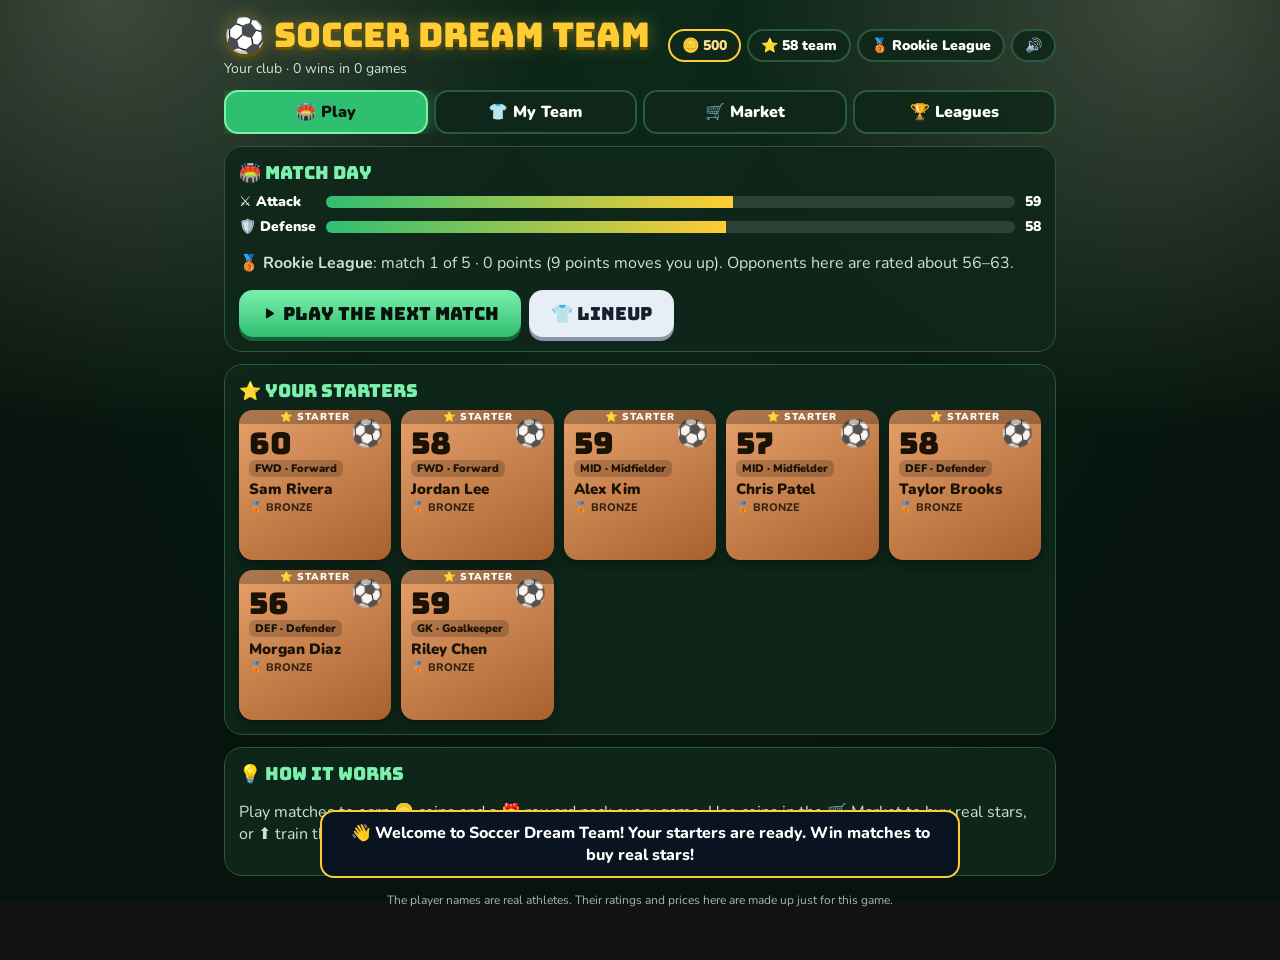
==== dream-team/index.html @ 5c188549 "Add Root Football and Dream Team; new secrets; Emergency opens Root Archery - Root Football (root-fo" ====
<!DOCTYPE html>
<html lang="en">
<head>
<meta charset="utf-8">
<meta name="viewport" content="width=device-width, initial-scale=1">
<title>Dream Team</title>
<meta name="description" content="Build your dream team: buy real players, win matches, open reward packs, train your stars and climb the leagues.">
<link rel="preconnect" href="https://fonts.googleapis.com">
<link href="https://fonts.googleapis.com/css2?family=Bungee&family=Nunito:wght@600;800;900&display=swap" rel="stylesheet">
<style>
/* Stadium at night in each sport's colors. One theme per sport on purpose. */
:root{--bg:#06140d;--bg2:#0d2a1a;--panel:rgba(16,40,27,.92);--panel2:#183823;--line:#2a5a3c;--soft:#c8e4d2;--gold:#ffcc33;--gold-d:#a8800f;--accent:#2fbf71;--accent2:#7cf0ad;color-scheme:dark}
body[data-sport="lacrosse"]{--bg:#06122a;--bg2:#0e2550;--panel:rgba(14,34,70,.92);--panel2:#16305a;--line:#2c4a7a;--soft:#c9d6ea;--accent:#ff6a13;--accent2:#ffb27a}
body[data-sport="football"]{--bg:#120a05;--bg2:#2a180c;--panel:rgba(42,26,14,.92);--panel2:#3a2616;--line:#6a4a2a;--soft:#eedfc8;--accent:#e0a526;--accent2:#ffd36a}
*{box-sizing:border-box;-webkit-tap-highlight-color:transparent}
html,body{margin:0}
body{background:radial-gradient(ellipse at top,var(--bg2),var(--bg) 70%) fixed;color:#fff;font-family:Nunito,system-ui,sans-serif;min-height:100vh;overflow-x:hidden}
button{font:inherit;color:inherit;cursor:pointer}
button:focus-visible{outline:3px solid var(--gold);outline-offset:2px}
.lights{position:fixed;inset:0;pointer-events:none;z-index:0;background:radial-gradient(circle at 8% 0,rgba(255,250,220,.22),transparent 30%),radial-gradient(circle at 92% 0,rgba(255,250,220,.22),transparent 30%);animation:flick 5s ease-in-out infinite alternate}
@keyframes flick{to{opacity:.6}}
.wrap{position:relative;z-index:1;max-width:860px;margin:0 auto;padding:12px 14px 40px}
header{display:flex;align-items:center;justify-content:space-between;gap:10px;flex-wrap:wrap}
h1{font-family:Bungee,sans-serif;font-weight:400;color:var(--gold);font-size:clamp(22px,4.6vw,34px);margin:0;text-shadow:0 3px 0 #6b4f00,0 0 18px rgba(255,204,51,.35)}
h1 .em{display:inline-block;animation:bob 2.2s ease-in-out infinite}
@keyframes bob{0%,100%{transform:rotate(-10deg)}50%{transform:rotate(10deg) translateY(-3px)}}
.pills{display:flex;gap:6px;flex-wrap:wrap}
.pill{background:var(--panel);border:2px solid var(--line);border-radius:999px;padding:5px 12px;font-weight:900;font-size:14px;white-space:nowrap}
.pill.coins{border-color:var(--gold);color:#ffe08a}
.who{color:var(--soft);font-size:14px;margin:2px 0 0}
.tabs{display:flex;gap:6px;margin:12px 0 0;overflow-x:auto}
.tab{flex:1;min-width:max-content;background:var(--panel);border:2px solid var(--line);border-radius:14px;padding:9px 12px;font-weight:900}
.tab.on{background:var(--accent);border-color:var(--accent2);color:#08130c;box-shadow:0 0 16px color-mix(in srgb,var(--accent) 60%,transparent)}
.panel{background:var(--panel);border:1px solid var(--line);border-radius:18px;padding:14px;margin-top:12px}
.panel h2{font-family:Bungee,sans-serif;font-weight:400;font-size:18px;margin:0 0 8px;color:var(--accent2)}
.soft{color:var(--soft)}
.btn{font-family:Bungee,sans-serif;font-weight:400;font-size:18px;border:0;border-radius:14px;padding:12px 22px;background:var(--gold);color:#2a1a00;box-shadow:0 4px 0 var(--gold-d);transition:transform .08s}
.btn:active{transform:translateY(3px);box-shadow:0 1px 0 var(--gold-d)}
.btn.alt{background:#e7eef5;color:#14202e;box-shadow:0 4px 0 #8a96a8}
.btn.go{background:linear-gradient(var(--accent2),var(--accent));color:#08130c;box-shadow:0 4px 0 color-mix(in srgb,var(--accent) 50%,#000)}
.btn.small{font-size:13px;padding:7px 10px;border-radius:10px}
.btn[disabled]{opacity:.5;cursor:not-allowed}
.row{display:flex;gap:8px;flex-wrap:wrap;align-items:center}
.chip{background:var(--panel2);border:2px solid var(--line);border-radius:999px;padding:5px 11px;font-weight:800;font-size:13px}
.chip.on{border-color:var(--gold);color:#ffe08a}
/* player cards */
.cards{display:grid;grid-template-columns:repeat(auto-fill,minmax(150px,1fr));gap:10px}
.card{position:relative;border-radius:14px;padding:10px 10px 8px;color:#1b1206;overflow:hidden;display:flex;flex-direction:column;gap:2px;min-height:150px;box-shadow:0 6px 14px rgba(0,0,0,.35);isolation:isolate}
.card::before{content:"";position:absolute;inset:0;z-index:-1;background:linear-gradient(115deg,transparent 30%,rgba(255,255,255,.45) 45%,transparent 60%);transform:translateX(-120%);animation:shine 4.5s ease-in-out infinite}
@keyframes shine{0%,70%{transform:translateX(-120%)}100%{transform:translateX(120%)}}
.card.bronze{background:linear-gradient(150deg,#e6a06a,#a8612e)}
.card.silver{background:linear-gradient(150deg,#f0f4f8,#9aa6b4)}
.card.gold{background:linear-gradient(150deg,#ffe580,#d39a10)}
.card.legend{background:linear-gradient(150deg,#ffd7ff,#8a5cff 45%,#2a1a6a);color:#fff;box-shadow:0 0 18px rgba(170,120,255,.6),0 6px 14px rgba(0,0,0,.35)}
.card.legend .pos{background:rgba(255,255,255,.2);color:#fff}
.card .ovr{font-family:Bungee,sans-serif;font-size:30px;line-height:1}
.card .pos{align-self:flex-start;font-weight:900;font-size:11px;background:rgba(0,0,0,.18);border-radius:6px;padding:1px 6px}
.card .nm{font-weight:900;font-size:15px;line-height:1.15;margin-top:2px}
.card .tier{font-size:11px;font-weight:800;opacity:.85}
.card .spt{position:absolute;right:8px;top:6px;font-size:26px;opacity:.9}
.card .acts{display:flex;gap:6px;flex-wrap:wrap;margin-top:auto;padding-top:6px}
.card .acts .btn{box-shadow:0 2px 0 rgba(0,0,0,.35)}
.card .own{position:absolute;right:8px;bottom:8px;font-size:11px;font-weight:900;background:rgba(0,0,0,.25);color:#fff;border-radius:6px;padding:1px 6px}
.card.starter::after{content:"⭐ STARTER";position:absolute;left:0;right:0;top:0;text-align:center;font-size:10px;font-weight:900;letter-spacing:1px;background:rgba(0,0,0,.25);color:#fff}
.card.starter{padding-top:18px}
/* the lineup */
.pitch{border-radius:16px;padding:12px 8px;display:flex;flex-direction:column;gap:10px;background:repeating-linear-gradient(90deg,#2b8a3e 0 50px,#33994a 50px 100px);border:3px solid rgba(255,255,255,.7)}
body[data-sport="lacrosse"] .pitch{background:repeating-linear-gradient(90deg,#2b8a3e 0 50px,#2f9444 50px 100px)}
body[data-sport="football"] .pitch{background:repeating-linear-gradient(90deg,#2f9444 0 47px,#ffffff 47px 50px)}
.line{display:flex;gap:8px;justify-content:center;flex-wrap:wrap}
.slot{width:118px;min-height:84px;border-radius:12px;border:2px dashed rgba(255,255,255,.8);background:rgba(0,0,0,.25);display:flex;flex-direction:column;align-items:center;justify-content:center;gap:2px;padding:6px;text-align:center}
.slot b{font-family:Bungee,sans-serif;font-weight:400;font-size:22px;line-height:1}
.slot small{font-size:12px;font-weight:800;line-height:1.1}
.slot .p{font-size:10px;font-weight:900;opacity:.9;letter-spacing:1px}
.slot.filled{border-style:solid}
.slot.bronze{background:linear-gradient(150deg,#e6a06acc,#a8612ecc)}.slot.silver{background:linear-gradient(150deg,#f0f4f8cc,#9aa6b4cc);color:#14202e}.slot.gold{background:linear-gradient(150deg,#ffe580dd,#d39a10dd);color:#2a1a00}.slot.legend{background:linear-gradient(150deg,#ffd7ffcc,#8a5cffdd 45%,#2a1a6add);box-shadow:0 0 14px rgba(170,120,255,.6)}
.meter{display:grid;grid-template-columns:auto 1fr auto;gap:6px 10px;align-items:center;font-weight:900;font-size:14px}
.bar{height:12px;border-radius:8px;background:rgba(255,255,255,.12);overflow:hidden}
.bar i{display:block;height:100%;background:linear-gradient(90deg,var(--accent),var(--gold))}
/* match */
.score{display:grid;grid-template-columns:1fr auto 1fr;align-items:center;gap:8px;text-align:center;background:#05080f;border:3px solid #33476b;border-radius:16px;padding:10px;box-shadow:inset 0 0 18px rgba(0,0,0,.7)}
.score .tm{font-weight:900;font-size:14px;color:var(--soft)}
.score .num{font-family:Bungee,sans-serif;font-size:42px;letter-spacing:2px;color:#ffd84d;text-shadow:0 0 12px rgba(255,216,77,.7)}
.score .clk{font-family:Bungee,sans-serif;font-size:16px;color:#7cf0ad}
.field{position:relative;height:120px;margin-top:10px;border-radius:14px;overflow:hidden;border:3px solid rgba(255,255,255,.75);background:repeating-linear-gradient(90deg,#2b8a3e 0 40px,#33994a 40px 80px)}
body[data-sport="football"] .field{background:repeating-linear-gradient(90deg,#2f9444 0 37px,#ffffff 37px 40px)}
.field .mid{position:absolute;left:50%;top:0;bottom:0;width:3px;background:rgba(255,255,255,.8)}
.field .goalL,.field .goalR{position:absolute;top:30%;bottom:30%;width:8px;background:rgba(255,255,255,.9);border-radius:3px}
.field .goalL{left:4px}.field .goalR{right:4px}
.field .ball{position:absolute;top:50%;left:50%;font-size:30px;transform:translate(-50%,-50%);transition:left .9s cubic-bezier(.4,.1,.3,1),top .9s;filter:drop-shadow(0 4px 3px rgba(0,0,0,.5))}
.field .flash{position:absolute;inset:0;background:radial-gradient(circle,rgba(255,230,120,.65),transparent 70%);opacity:0;pointer-events:none}
.field .flash.go{animation:flash 1s ease-out}
@keyframes flash{0%{opacity:1}100%{opacity:0}}
.prog{height:8px;border-radius:6px;background:rgba(255,255,255,.12);margin-top:10px;overflow:hidden}
.prog i{display:block;height:100%;width:0;background:linear-gradient(90deg,#7cf0ad,#ffd84d);transition:width .8s linear}
.feed{list-style:none;margin:10px 0 0;padding:0;display:flex;flex-direction:column;gap:6px;max-height:260px;overflow-y:auto}
.feed li{background:var(--panel2);border-radius:10px;padding:8px 10px;font-weight:700;animation:in .35s ease-out}
.feed li.good{background:linear-gradient(90deg,#1f6a3a,#174a2b);border-left:5px solid #7cf0ad}
.feed li.bad{background:linear-gradient(90deg,#6a1f2a,#4a1720);border-left:5px solid #ff7a8a}
.feed li.big{font-family:Bungee,sans-serif;font-weight:400;font-size:18px}
@keyframes in{from{opacity:0;transform:translateY(-6px)}to{opacity:1;transform:none}}
.goalbig{position:fixed;left:50%;top:40%;transform:translate(-50%,-50%);font-family:Bungee,sans-serif;font-size:clamp(40px,11vw,96px);color:#ffd84d;text-shadow:0 6px 0 #6b4f00,0 0 30px rgba(255,216,77,.8);pointer-events:none;z-index:80;animation:boom 1.4s ease-out forwards;white-space:nowrap}
@keyframes boom{0%{transform:translate(-50%,-50%) scale(.2);opacity:0}20%{transform:translate(-50%,-50%) scale(1.15);opacity:1}35%{transform:translate(-50%,-50%) scale(1)}100%{transform:translate(-50%,-80%) scale(1);opacity:0}}
/* modal, pack, toast */
.modal{position:fixed;inset:0;background:rgba(0,0,0,.66);display:flex;align-items:center;justify-content:center;padding:16px;z-index:60}
.modal.hidden{display:none}
.box{background:var(--panel);border:2px solid var(--line);border-radius:20px;padding:18px;width:min(460px,100%);max-height:88vh;overflow-y:auto;text-align:center;box-shadow:0 20px 60px rgba(0,0,0,.5)}
.box h3{font-family:Bungee,sans-serif;font-weight:400;font-size:22px;margin:0 0 6px;color:var(--gold)}
.choices{display:grid;gap:10px;margin-top:12px}
.choice{font-family:Bungee,sans-serif;font-weight:400;font-size:18px;padding:14px;border-radius:14px;border:3px solid var(--line);background:var(--panel2)}
.choice:hover{border-color:var(--gold)}
.choice.right{background:#1f6a3a;border-color:#7cf0ad}.choice.wrong{background:#6a1f2a;border-color:#ff7a8a}.choice.theirs{outline:3px dashed #ffd84d}
.pack{perspective:900px;margin:12px auto;width:190px;height:260px}
.flip{position:relative;width:100%;height:100%;transform-style:preserve-3d;transition:transform 1s cubic-bezier(.3,1.4,.4,1)}
.flip.open{transform:rotateY(180deg)}
.face{position:absolute;inset:0;backface-visibility:hidden;border-radius:16px;display:flex;align-items:center;justify-content:center}
.face.front{background:linear-gradient(150deg,var(--accent2),var(--accent) 50%,#111);font-size:70px;box-shadow:0 0 30px color-mix(in srgb,var(--accent) 70%,transparent);animation:wob 1.2s ease-in-out infinite}
@keyframes wob{0%,100%{transform:rotate(-3deg)}50%{transform:rotate(3deg)}}
.face.back{transform:rotateY(180deg)}
.face.back .card{width:100%;height:100%;font-size:110%}
.face.back .card .ovr{font-size:48px}
.spark{position:fixed;width:8px;height:8px;border-radius:50%;pointer-events:none;z-index:70;animation:spark 1s ease-out forwards}
@keyframes spark{to{transform:translate(var(--dx),var(--dy)) scale(.2);opacity:0}}
.conf{position:fixed;top:-12px;width:8px;height:14px;z-index:75;pointer-events:none;animation:fall linear forwards}
@keyframes fall{to{transform:translateY(110vh) rotate(720deg)}}
.toast{position:fixed;left:50%;bottom:22px;transform:translateX(-50%) translateY(20px);background:#0a1420;border:2px solid var(--gold);color:#fff;border-radius:14px;padding:10px 16px;font-weight:800;z-index:90;opacity:0;transition:opacity .25s,transform .25s;max-width:calc(100% - 32px);text-align:center;pointer-events:none}
.toast.show{opacity:1;transform:translateX(-50%) translateY(0)}
.dots{display:flex;gap:6px;margin:8px 0}
.dots i{width:28px;height:28px;border-radius:8px;background:rgba(255,255,255,.12);display:flex;align-items:center;justify-content:center;font-style:normal;font-weight:900;font-size:13px}
.dots i.W{background:#1f9d55}.dots i.D{background:#a8800f}.dots i.L{background:#b23a48}
.leagues{display:grid;gap:8px}
.lg{display:flex;align-items:center;gap:10px;background:var(--panel2);border:2px solid var(--line);border-radius:12px;padding:8px 12px;font-weight:800}
.lg.now{border-color:var(--gold);box-shadow:0 0 12px rgba(255,204,51,.35)}
.lg.locked{opacity:.5}
.note{font-size:12px;color:var(--soft);opacity:.8;text-align:center;margin-top:16px}
@media (prefers-reduced-motion:reduce){.lights,h1 .em,.card::before,.face.front,.feed li,.goalbig,.conf,.spark{animation:none}.goalbig{display:none}}
</style>
</head>
<body>
<div class="lights" aria-hidden="true"></div>
<div class="wrap">
  <header>
    <div><h1><span class="em" id="hEm">⚽</span> <span id="hName">Dream Team</span></h1><p class="who" id="who"></p></div>
    <div class="pills"><span class="pill coins" id="pCoins">🪙 0</span><span class="pill" id="pOvr">⭐ 0</span><span class="pill" id="pLg">🥉</span><button class="pill" id="pSound" type="button">🔊</button></div>
  </header>
  <nav class="tabs" role="tablist"><button class="tab" data-tab="play" type="button">🏟️ Play</button><button class="tab" data-tab="team" type="button">👕 My Team</button><button class="tab" data-tab="market" type="button">🛒 Market</button><button class="tab" data-tab="league" type="button">🏆 Leagues</button></nav>
  <main id="view"></main>
  <p class="note">The player names are real athletes. Their ratings and prices here are made up just for this game.</p>
</div>
<div class="modal hidden" id="modal"><div class="box" id="mbox"></div></div>
<div class="toast" id="toast" role="status"></div>
<script>
/* ===== Dream Team: buy players, win matches, open packs, train your stars, climb the leagues ===== */
const SPORT0 = /*DT_SPORT*/"soccer"/*END_DT_SPORT*/;
const SAVE = /*DT_SAVE*/{ key: "dreamTeam", name: "" }/*END_DT_SAVE*/;
const LEAGUES = [["🥉", "Rookie League", 56, 63], ["🥈", "Rising Stars", 63, 70], ["🥇", "Pro League", 70, 77], ["💎", "Champions", 77, 84], ["👑", "Legends", 84, 91]];
const DATA = {
  soccer: {
    name: "Soccer Dream Team", emoji: "⚽", slots: ["FWD", "FWD", "MID", "MID", "DEF", "DEF", "GK"],
    pos: { FWD: "Forward", MID: "Midfielder", DEF: "Defender", GK: "Goalkeeper" }, att: { FWD: 1, MID: .6 }, def: { GK: 1.3, DEF: 1, MID: .4 },
    clock: m => `${Math.round(m * 90)}'`, chances: 11, base: .3, scorers: ["FWD", "FWD", "FWD", "MID"], word: "GOAL!",
    big: { att: ["⚽ Big chance! Pick your corner", ["↖️ Top left", "⬇️ Low middle", "↗️ Top right"], "GOAL!", "SAVED by the keeper!"], def: ["😱 They're shooting! Where does your keeper dive?", ["↖️ Dive left", "⬆️ Stay middle", "↗️ Dive right"], "WHAT A SAVE!", "They scored."] },
    teams: ["Riverside Rovers", "Thunder FC", "Harbor City", "Lightning United", "Mountain Kings", "Comet Athletic", "Golden Eagles FC", "Dragon City", "Northside Wanderers", "Sunset Strikers"],
    starters: [["Sam Rivera", "FWD", 60], ["Jordan Lee", "FWD", 58], ["Alex Kim", "MID", 59], ["Chris Patel", "MID", 57], ["Taylor Brooks", "DEF", 58], ["Morgan Diaz", "DEF", 56], ["Riley Chen", "GK", 59]],
    prospects: [["Leo Santos", "FWD", 68], ["Mia Novak", "FWD", 72], ["Kai Okafor", "FWD", 76], ["Nora Lind", "MID", 67], ["Theo Marsh", "MID", 71], ["Ava Duarte", "MID", 75], ["Owen Park", "DEF", 66], ["Isla Grant", "DEF", 70], ["Max Fontaine", "DEF", 74], ["Eli Moreau", "GK", 69], ["Zara Quinn", "GK", 73], ["Ben Arroyo", "MID", 79]],
    real: [["Kylian Mbappé", "FWD", 92], ["Erling Haaland", "FWD", 92], ["Vinícius Júnior", "FWD", 91], ["Lionel Messi", "FWD", 91], ["Mohamed Salah", "FWD", 90], ["Harry Kane", "FWD", 90], ["Cristiano Ronaldo", "FWD", 88], ["Lautaro Martínez", "FWD", 88], ["Sam Kerr", "FWD", 88], ["Lamine Yamal", "FWD", 87], ["Bukayo Saka", "FWD", 87], ["Son Heung-min", "FWD", 87], ["Sophia Smith", "FWD", 87], ["Rafael Leão", "FWD", 86], ["Trinity Rodman", "FWD", 85], ["Christian Pulisic", "FWD", 84],
      ["Aitana Bonmatí", "MID", 92], ["Rodri", "MID", 91], ["Kevin De Bruyne", "MID", 90], ["Jude Bellingham", "MID", 90], ["Alexia Putellas", "MID", 90], ["Martin Ødegaard", "MID", 88], ["Federico Valverde", "MID", 88], ["Florian Wirtz", "MID", 88], ["Jamal Musiala", "MID", 88], ["Bruno Fernandes", "MID", 87], ["Declan Rice", "MID", 87], ["Cole Palmer", "MID", 87], ["Pedri", "MID", 86], ["Lindsey Horan", "MID", 86],
      ["Virgil van Dijk", "DEF", 89], ["Rúben Dias", "DEF", 88], ["William Saliba", "DEF", 87], ["Antonio Rüdiger", "DEF", 87], ["Lucy Bronze", "DEF", 87], ["Achraf Hakimi", "DEF", 86], ["Trent Alexander-Arnold", "DEF", 86], ["Naomi Girma", "DEF", 86], ["Theo Hernández", "DEF", 85], ["Joško Gvardiol", "DEF", 85], ["Alphonso Davies", "DEF", 84],
      ["Thibaut Courtois", "GK", 90], ["Alisson Becker", "GK", 89], ["Emiliano Martínez", "GK", 88], ["Ederson", "GK", 87], ["Marc-André ter Stegen", "GK", 87], ["Mike Maignan", "GK", 87], ["Jan Oblak", "GK", 87], ["Gianluigi Donnarumma", "GK", 86], ["Alyssa Naeher", "GK", 84]],
  },
  lacrosse: {
    name: "Lacrosse Dream Team", emoji: "🥍", slots: ["A", "A", "A", "M", "M", "D", "D", "G"],
    pos: { A: "Attack", M: "Midfield", D: "Defense", G: "Goalie" }, att: { A: 1, M: .7 }, def: { G: 1.3, D: 1, M: .4 },
    clock: m => `Q${Math.min(4, Math.floor(m * 4) + 1)}`, chances: 22, base: .36, scorers: ["A", "A", "A", "M", "M"], word: "GOAL!",
    big: { att: ["🥍 Open look! Pick your spot", ["↖️ High left", "🎯 Five-hole", "↗️ High right"], "GOAL!", "SAVED by the goalie!"], def: ["😱 They're winding up! Where does your goalie step?", ["↖️ Step left", "⬆️ Stay home", "↗️ Step right"], "HUGE SAVE!", "They scored."] },
    teams: ["Timber Wolves LC", "Storm Chasers", "Iron Hawks", "Blue Ridge LC", "Harbor Hammerheads", "Summit Rams", "Canyon Kestrels", "Bay Breakers", "Northern Lights LC", "Red Rock Raptors"],
    starters: [["Sam Rivera", "A", 60], ["Jordan Lee", "A", 58], ["Casey Moore", "A", 57], ["Alex Kim", "M", 59], ["Chris Patel", "M", 57], ["Taylor Brooks", "D", 58], ["Morgan Diaz", "D", 56], ["Riley Chen", "G", 59]],
    prospects: [["Leo Santos", "A", 68], ["Mia Novak", "A", 72], ["Kai Okafor", "A", 76], ["Nora Lind", "M", 67], ["Theo Marsh", "M", 71], ["Ava Duarte", "M", 75], ["Owen Park", "D", 66], ["Isla Grant", "D", 70], ["Max Fontaine", "D", 74], ["Eli Moreau", "G", 69], ["Zara Quinn", "G", 73], ["Ben Arroyo", "A", 79]],
    real: [["Lyle Thompson", "A", 92], ["Jeff Teat", "A", 91], ["Charlotte North", "A", 90], ["Izzy Scane", "A", 89], ["Rob Pannell", "A", 88], ["Michael Sowers", "A", 88], ["Chris Gray", "A", 88], ["Brennan O'Neill", "A", 87], ["Pat Kavanagh", "A", 87], ["Asher Nolting", "A", 86], ["Miles Thompson", "A", 85], ["Marcus Holman", "A", 85],
      ["Tom Schreiber", "M", 90], ["Trevor Baptiste", "M", 88], ["Paul Rabil", "M", 88], ["Grant Ament", "M", 87], ["TD Ierlan", "M", 85], ["Myles Jones", "M", 84],
      ["Michael Ehrhardt", "D", 87], ["Graeme Hossack", "D", 86], ["JT Giles-Harris", "D", 86], ["Garrett Epple", "D", 85], ["Jared Conners", "D", 84],
      ["Blaze Riorden", "G", 89], ["Taylor Moreno", "G", 86], ["Liam Entenmann", "G", 85]],
  },
  football: {
    name: "Football Dream Team", emoji: "🏈", slots: ["WR", "QB", "WR", "RB", "TE", "DEF", "DEF", "K"],
    pos: { QB: "Quarterback", RB: "Running Back", WR: "Wide Receiver", TE: "Tight End", DEF: "Defense", K: "Kicker" }, att: { QB: 1.5, RB: .9, WR: 1, TE: .7 }, def: { DEF: 1.4, K: .3 },
    clock: m => `Q${Math.min(4, Math.floor(m * 4) + 1)}`, chances: 11, base: .34, football: true, word: "TOUCHDOWN!",
    big: { att: ["🏈 4th and goal! Call the play", ["🏃 Run left", "🏈 Throw deep", "🏃 Run right"], "TOUCHDOWN!", "Stopped short!"], def: ["😱 They're going for it! Guess their play", ["🛡️ Stop the run left", "🛡️ Cover the pass", "🛡️ Stop the run right"], "STUFFED! Big stop!", "Touchdown for them."] },
    teams: ["Metro Mustangs", "Canyon Coyotes", "Bay City Sharks", "Prairie Bison", "Steel Titans", "Thunder Rams", "Lakeside Lynx", "Desert Scorpions", "Harbor Pirates", "Mountain Grizzlies"],
    starters: [["Sam Rivera", "QB", 60], ["Jordan Lee", "RB", 58], ["Alex Kim", "WR", 59], ["Chris Patel", "WR", 57], ["Casey Moore", "TE", 57], ["Taylor Brooks", "DEF", 58], ["Morgan Diaz", "DEF", 56], ["Riley Chen", "K", 59]],
    prospects: [["Leo Santos", "QB", 70], ["Mia Novak", "WR", 72], ["Kai Okafor", "RB", 76], ["Nora Lind", "WR", 67], ["Theo Marsh", "TE", 71], ["Ava Duarte", "QB", 77], ["Owen Park", "DEF", 66], ["Isla Grant", "DEF", 70], ["Max Fontaine", "DEF", 75], ["Eli Moreau", "K", 69], ["Zara Quinn", "K", 74], ["Ben Arroyo", "RB", 79]],
    real: [["Patrick Mahomes", "QB", 97], ["Josh Allen", "QB", 95], ["Lamar Jackson", "QB", 95], ["Joe Burrow", "QB", 93], ["Jalen Hurts", "QB", 90], ["C.J. Stroud", "QB", 88], ["Justin Herbert", "QB", 88],
      ["Christian McCaffrey", "RB", 95], ["Saquon Barkley", "RB", 94], ["Derrick Henry", "RB", 93], ["Bijan Robinson", "RB", 90], ["Jahmyr Gibbs", "RB", 90], ["Josh Jacobs", "RB", 87],
      ["Justin Jefferson", "WR", 96], ["Ja'Marr Chase", "WR", 95], ["Tyreek Hill", "WR", 95], ["CeeDee Lamb", "WR", 94], ["Amon-Ra St. Brown", "WR", 93], ["A.J. Brown", "WR", 92], ["Puka Nacua", "WR", 89],
      ["Travis Kelce", "TE", 93], ["George Kittle", "TE", 92], ["Mark Andrews", "TE", 88], ["Sam LaPorta", "TE", 87],
      ["Myles Garrett", "DEF", 96], ["Micah Parsons", "DEF", 95], ["T.J. Watt", "DEF", 95], ["Nick Bosa", "DEF", 93], ["Maxx Crosby", "DEF", 93], ["Fred Warner", "DEF", 92], ["Patrick Surtain II", "DEF", 91], ["Sauce Gardner", "DEF", 90], ["Kyle Hamilton", "DEF", 90], ["Derwin James", "DEF", 89],
      ["Justin Tucker", "K", 92], ["Brandon Aubrey", "K", 92], ["Harrison Butker", "K", 91], ["Evan McPherson", "K", 86]],
  },
};
const QS = new URLSearchParams(location.search).get("sport");
const SPORT = DATA[QS] ? QS : DATA[SPORT0] ? SPORT0 : "soccer";
const D = DATA[SPORT];
const $ = id => document.getElementById(id);
const esc = s => String(s).replace(/[&<>"']/g, c => ({ "&": "&amp;", "<": "&lt;", ">": "&gt;", '"': "&quot;", "'": "&#39;" }[c]));
const pick = a => a[Math.floor(Math.random() * a.length)], clamp = (v, a, b) => Math.max(a, Math.min(b, v)), rnd = (a, b) => a + Math.random() * (b - a);
const fmt = n => Math.round(n).toLocaleString("en-US");
const RM = matchMedia("(prefers-reduced-motion: reduce)").matches;
const ALL = [...D.real.map(([n, p, o]) => ({ key: "r:" + n, name: n, pos: p, ovr: o, real: true })), ...D.prospects.map(([n, p, o]) => ({ key: "g:" + n, name: n, pos: p, ovr: o, real: false }))];
const priceOf = o => Math.max(50, Math.round(100 * Math.pow(1.12, o - 60) / 10) * 10);
const trainCost = o => Math.round(priceOf(o + 1) * .3 / 10) * 10;
const sellPrice = o => Math.round(priceOf(o) * .5 / 10) * 10;
const tier = o => o >= 90 ? "legend" : o >= 80 ? "gold" : o >= 70 ? "silver" : "bronze";
const tierName = o => ({ legend: "💜 LEGEND", gold: "🥇 GOLD", silver: "🥈 SILVER", bronze: "🥉 BRONZE" })[tier(o)];

/* ---------- saving ---------- */
const KEY = `${SAVE.key}_${SPORT}`;
function fresh() {
  const owned = D.starters.map(([n, p, o]) => ({ key: "g:" + n, name: n, pos: p, ovr: o, real: false }));
  return { coins: 500, owned, lineup: autoLineup(owned), league: { lv: 0, results: [], trophies: [] }, packs: 0, sound: true, wins: 0, games: 0 };
}
function autoLineup(owned) {
  const used = new Set();
  return D.slots.map(pos => { const best = owned.filter(p => p.pos === pos && !used.has(p.key)).sort((a, b) => b.ovr - a.ovr)[0]; if (best) { used.add(best.key); return best.key; } return null; });
}
let S = fresh();
try { const v = JSON.parse(localStorage.getItem(KEY)); if (v && Array.isArray(v.owned) && v.owned.length) S = Object.assign(fresh(), v); } catch (e) {}
if (!Array.isArray(S.lineup) || S.lineup.length !== D.slots.length) S.lineup = autoLineup(S.owned);
const save = () => { try { localStorage.setItem(KEY, JSON.stringify(S)); } catch (e) {} };
const ownedBy = k => S.owned.find(p => p.key === k);

/* ---------- sound ---------- */
let AC = null, NB = null;
const ac = () => { try { AC = AC || new (window.AudioContext || window.webkitAudioContext)(); if (AC.state !== "running") AC.resume(); return AC; } catch (e) { return null; } };
function tone(f, d, type = "sine", v = .14, slide = 0, when = 0) { if (!S.sound) return; const a = ac(); if (!a) return; try { const t = a.currentTime + when, o = a.createOscillator(), g = a.createGain(); o.type = type; o.frequency.setValueAtTime(f, t); if (slide) o.frequency.exponentialRampToValueAtTime(slide, t + d); g.gain.setValueAtTime(v, t); g.gain.exponentialRampToValueAtTime(.001, t + d); o.connect(g).connect(a.destination); o.start(t); o.stop(t + d + .02); } catch (e) {} }
function noise(d, freq, q, v, when = 0) { if (!S.sound) return; const a = ac(); if (!a) return; try { if (!NB) { NB = a.createBuffer(1, a.sampleRate * 1.6, a.sampleRate); const ch = NB.getChannelData(0); for (let i = 0; i < ch.length; i++) ch[i] = Math.random() * 2 - 1; } const t = a.currentTime + when, s = a.createBufferSource(), f = a.createBiquadFilter(), g = a.createGain(); s.buffer = NB; f.type = "bandpass"; f.frequency.value = freq; f.Q.value = q; g.gain.setValueAtTime(.0001, t); g.gain.linearRampToValueAtTime(v, t + .04); g.gain.exponentialRampToValueAtTime(.0005, t + d); s.connect(f).connect(g).connect(a.destination); s.start(t); s.stop(t + d + .05); } catch (e) {} }
const sWhistle = () => { tone(2100, .2, "sine", .1); tone(2300, .3, "sine", .1, 0, .22); };
const sRoar = big => noise(big ? 1.8 : 1, 850, .6, big ? .55 : .3);
const sHorn = () => [233, 294, 349].forEach(f => tone(f, .9, "sawtooth", .045, 0, .05));
const sCoin = () => { tone(988, .08, "square", .06); tone(1319, .14, "square", .06, 0, .07); };
const sFan = () => [523, 659, 784, 1047, 1319].forEach((f, i) => tone(f, .2, "triangle", .1, 0, i * .08));
const sAww = () => tone(320, .5, "sawtooth", .045, 170);

/* ---------- little helpers ---------- */
let toastT = null;
function toast(m) { const t = $("toast"); t.textContent = m; t.classList.add("show"); clearTimeout(toastT); toastT = setTimeout(() => t.classList.remove("show"), 2800); }
function sparks(x, y, n = 24, cols = ["#ffd84d", "#7cf0ad", "#ffffff", "#ff7ad9"]) { if (RM) return; for (let i = 0; i < n; i++) { const e = document.createElement("i"), a = Math.random() * 6.28, d = 40 + Math.random() * 110; e.className = "spark"; e.style.cssText = `left:${x}px;top:${y}px;background:${cols[i % cols.length]};--dx:${Math.cos(a) * d}px;--dy:${Math.sin(a) * d}px`; document.body.appendChild(e); setTimeout(() => e.remove(), 1100); } }
function confetti() { if (RM) return; const cols = ["#ffd84d", "#7cf0ad", "#2f7de1", "#ff7ad9", "#ffffff"]; for (let i = 0; i < 70; i++) { const c = document.createElement("i"); c.className = "conf"; c.style.left = Math.random() * 100 + "vw"; c.style.background = cols[i % cols.length]; c.style.animationDuration = (1.6 + Math.random() * 2) + "s"; c.style.animationDelay = Math.random() * .4 + "s"; document.body.appendChild(c); setTimeout(() => c.remove(), 4500); } }
function bigText(t) { const e = document.createElement("div"); e.className = "goalbig"; e.textContent = t; document.body.appendChild(e); setTimeout(() => e.remove(), 1500); }
function modal(html) { const box = $("mbox"); delete box.dataset.done; box.innerHTML = html; $("modal").classList.remove("hidden"); return box; }
const closeModal = () => $("modal").classList.add("hidden");
function cardHTML(p, opts = {}) {
  return `<div class="card ${tier(p.ovr)}${opts.starter ? " starter" : ""}"><span class="spt">${D.emoji}</span><span class="ovr">${p.ovr}</span><span class="pos">${p.pos} · ${D.pos[p.pos]}</span><span class="nm">${esc(p.name)}</span><span class="tier">${tierName(p.ovr)}${p.real ? " · ⭐ REAL STAR" : ""}</span>${opts.acts ? `<div class="acts">${opts.acts}</div>` : ""}</div>`;
}

/* ---------- team strength ---------- */
function strength() {
  let a = 0, aw = 0, d = 0, dw = 0, sum = 0;
  D.slots.forEach((pos, i) => { const p = ownedBy(S.lineup[i]), o = p ? p.ovr : 35; sum += o; const wa = D.att[pos] || 0, wd = D.def[pos] || 0; a += o * wa; aw += wa; d += o * wd; dw += wd; });
  return { att: Math.round(a / aw), def: Math.round(d / dw), ovr: Math.round(sum / D.slots.length) };
}
function header() {
  const s = strength(), L = LEAGUES[S.league.lv];
  $("pCoins").textContent = `🪙 ${fmt(S.coins)}`; $("pOvr").textContent = `⭐ ${s.ovr} team`; $("pLg").textContent = `${L[0]} ${L[1]}`;
  $("pSound").textContent = S.sound ? "🔊" : "🔇";
  $("who").textContent = `${SAVE.name ? SAVE.name + "'s club" : "Your club"} · ${S.wins} wins in ${S.games} games`;
}

/* ---------- tabs ---------- */
let TAB = "play", MKT = "all";
function show(tab) { TAB = tab; document.querySelectorAll(".tab").forEach(b => b.classList.toggle("on", b.dataset.tab === tab)); header(); ({ play: viewPlay, team: viewTeam, market: viewMarket, league: viewLeague })[tab](); window.scrollTo({ top: 0 }); }
document.querySelectorAll(".tab").forEach(b => b.onclick = () => show(b.dataset.tab));
$("pSound").onclick = () => { S.sound = !S.sound; save(); header(); };

function viewPlay() {
  const s = strength(), L = LEAGUES[S.league.lv], played = S.league.results.length, pts = S.league.results.reduce((t, r) => t + (r === "W" ? 3 : r === "D" ? 1 : 0), 0), empty = S.lineup.some(k => !k);
  $("view").innerHTML = `<div class="panel"><h2>🏟️ Match day</h2>
    <div class="meter"><span>⚔️ Attack</span><span class="bar"><i style="width:${s.att}%"></i></span><span>${s.att}</span><span>🛡️ Defense</span><span class="bar"><i style="width:${s.def}%"></i></span><span>${s.def}</span></div>
    <p class="soft">${L[0]} <b>${L[1]}</b>: match ${played + 1} of 5 · ${pts} points (9 points moves you up). Opponents here are rated about ${L[2]}–${L[3]}.</p>
    ${empty ? `<p style="color:#ff9aa8;font-weight:800">Some spots in your lineup are empty. Fill them in 👕 My Team first!</p>` : ""}
    <div class="row"><button class="btn go" id="kick" type="button"${empty ? " disabled" : ""}>▶ Play the next match</button><button class="btn alt" id="toTeam" type="button">👕 Lineup</button></div></div>
    <div class="panel"><h2>⭐ Your starters</h2><div class="cards">${S.lineup.map(k => ownedBy(k)).filter(Boolean).map(p => cardHTML(p, { starter: true })).join("")}</div></div>
    <div class="panel"><h2>💡 How it works</h2><p class="soft">Play matches to earn 🪙 coins and a 🎁 reward pack every game. Use coins in the 🛒 Market to buy real stars, or ⬆ train the players you have. Big chances during a match are up to you: pick well and you'll score!</p></div>`;
  $("kick").onclick = playMatch; $("toTeam").onclick = () => show("team");
}
function viewTeam() {
  const rows = [...new Set(D.slots)];
  $("view").innerHTML = `<div class="panel"><h2>👕 Your lineup</h2><p class="soft">Tap a spot to choose who starts there.</p>
    <div class="pitch">${rows.map(pos => `<div class="line">${D.slots.map((p, i) => p !== pos ? "" : (() => { const pl = ownedBy(S.lineup[i]); return `<button class="slot${pl ? " filled " + tier(pl.ovr) : ""}" data-slot="${i}" type="button"><span class="p">${pos}</span>${pl ? `<b>${pl.ovr}</b><small>${esc(pl.name)}</small>` : `<b>＋</b><small>Empty</small>`}</button>`; })()).join("")}</div>`).join("")}</div>
    <div class="row" style="margin-top:10px"><button class="btn go small" id="auto" type="button">⭐ Pick my best lineup</button></div></div>
    <div class="panel"><h2>🧑‍🤝‍🧑 Your club (${S.owned.length})</h2><div class="cards">${S.owned.slice().sort((a, b) => b.ovr - a.ovr).map(p => cardHTML(p, { starter: S.lineup.includes(p.key), acts: `${p.ovr < 99 ? `<button class="btn small" data-train="${esc(p.key)}" type="button">⬆ Train 🪙${fmt(trainCost(p.ovr))}</button>` : ""}<button class="btn alt small" data-sell="${esc(p.key)}" type="button">💰 ${fmt(sellPrice(p.ovr))}</button>` })).join("")}</div></div>`;
  document.querySelectorAll("[data-slot]").forEach(b => b.onclick = () => pickForSlot(+b.dataset.slot));
  $("auto").onclick = () => { S.lineup = autoLineup(S.owned); save(); viewTeam(); header(); toast("⭐ Your best players are starting!"); };
  document.querySelectorAll("[data-train]").forEach(b => b.onclick = e => train(b.dataset.train, e));
  document.querySelectorAll("[data-sell]").forEach(b => b.onclick = () => sell(b.dataset.sell, b));
}
function pickForSlot(i) {
  const pos = D.slots[i], list = S.owned.filter(p => p.pos === pos).sort((a, b) => b.ovr - a.ovr);
  const box = modal(`<h3>${pos}: ${D.pos[pos]}</h3><p class="soft">Who should start here?</p><div class="cards">${list.map(p => `<div>${cardHTML(p, { starter: S.lineup.includes(p.key), acts: `<button class="btn small go" data-put="${esc(p.key)}" type="button">Start</button>` })}</div>`).join("") || `<p class="soft">You don't have a ${D.pos[pos]} yet. Find one in the 🛒 Market!</p>`}</div><div class="row" style="justify-content:center;margin-top:12px"><button class="btn alt small" id="mx" type="button">Close</button></div>`);
  box.querySelector("#mx").onclick = closeModal;
  box.querySelectorAll("[data-put]").forEach(b => b.onclick = () => { const k = b.dataset.put, other = S.lineup.indexOf(k); if (other >= 0) S.lineup[other] = S.lineup[i]; S.lineup[i] = k; save(); closeModal(); viewTeam(); header(); });
}
function train(k, e) {
  const p = ownedBy(k), cost = trainCost(p.ovr);
  if (p.ovr >= 99) return;
  if (S.coins < cost) return toast(`🪙 Training costs ${fmt(cost)}. You need ${fmt(cost - S.coins)} more. Win matches to earn coins!`);
  S.coins -= cost; p.ovr++; save(); sCoin(); sparks(e.clientX || innerWidth / 2, e.clientY || innerHeight / 2, 14);
  toast(`⬆ ${p.name} trained up to ${p.ovr}!${p.ovr === 70 || p.ovr === 80 || p.ovr === 90 ? " New card color!" : ""}`); viewTeam(); header();
}
function sell(k, b) {
  const p = ownedBy(k);
  if (S.owned.filter(x => x.pos === p.pos).length <= D.slots.filter(x => x === p.pos).length) return toast(`You need ${D.slots.filter(x => x === p.pos).length} ${D.pos[p.pos]}${D.slots.filter(x => x === p.pos).length > 1 ? "s" : ""} to play, so you can't sell ${p.name} right now.`);
  if (!b.dataset.sure) { b.dataset.sure = 1; b.textContent = "Sure? Tap again"; setTimeout(() => { if (b.isConnected) { delete b.dataset.sure; b.textContent = `💰 ${fmt(sellPrice(p.ovr))}`; } }, 3000); return; }
  S.coins += sellPrice(p.ovr); S.owned = S.owned.filter(x => x.key !== k);
  S.lineup = S.lineup.map(x => x === k ? null : x); const fill = autoLineup(S.owned); S.lineup = S.lineup.map((x, i) => x || fill[i]);
  save(); sCoin(); toast(`💰 Sold ${p.name} for 🪙${fmt(sellPrice(p.ovr))}.`); viewTeam(); header();
}
function viewMarket() {
  const have = new Set(S.owned.map(p => p.key)), poss = [...new Set(D.slots)];
  const list = ALL.filter(p => !have.has(p.key) && (MKT === "all" || (MKT === "stars" ? p.real : p.pos === MKT))).sort((a, b) => b.ovr - a.ovr);
  $("view").innerHTML = `<div class="panel"><h2>🛒 Market</h2><p class="soft">Buy real stars and up-and-coming players. Tap Buy twice to sign them. You have 🪙 <b>${fmt(S.coins)}</b>.</p>
    <div class="row"><button class="chip${MKT === "all" ? " on" : ""}" data-f="all" type="button">All</button><button class="chip${MKT === "stars" ? " on" : ""}" data-f="stars" type="button">⭐ Real stars</button>${poss.map(p => `<button class="chip${MKT === p ? " on" : ""}" data-f="${p}" type="button">${p}</button>`).join("")}</div></div>
    <div class="panel"><div class="cards">${list.map(p => cardHTML(p, { acts: `<button class="btn small${S.coins >= priceOf(p.ovr) ? " go" : ""}" data-buy="${esc(p.key)}" type="button">🪙 ${fmt(priceOf(p.ovr))}</button>` })).join("") || `<p class="soft">You've signed everyone here. Wow!</p>`}</div></div>`;
  document.querySelectorAll("[data-f]").forEach(b => b.onclick = () => { MKT = b.dataset.f; viewMarket(); });
  document.querySelectorAll("[data-buy]").forEach(b => b.onclick = e => buy(b.dataset.buy, b, e));
}
function signPlayer(p) {
  S.owned.push(Object.assign({}, p));
  // a new player starts right away if they're better than the starter at that spot
  let msg = "";
  const spots = D.slots.map((pos, i) => pos === p.pos ? i : -1).filter(i => i >= 0);
  const worst = spots.map(i => ({ i, o: ownedBy(S.lineup[i])?.ovr ?? 0 })).sort((a, b) => a.o - b.o)[0];
  if (worst && worst.o < p.ovr) { S.lineup[worst.i] = p.key; msg = ` They're starting at ${p.pos}!`; }
  return msg;
}
function buy(k, b, e) {
  const p = ALL.find(x => x.key === k), cost = priceOf(p.ovr);
  if (S.coins < cost) return toast(`🪙 ${p.name} costs ${fmt(cost)}. You need ${fmt(cost - S.coins)} more. Keep winning!`);
  if (!b.dataset.sure) { b.dataset.sure = 1; b.textContent = `Sign for 🪙${fmt(cost)}?`; setTimeout(() => { if (b.isConnected) { delete b.dataset.sure; b.textContent = `🪙 ${fmt(cost)}`; } }, 3000); return; }
  S.coins -= cost; const msg = signPlayer(p); save(); sFan(); sparks(e.clientX || innerWidth / 2, e.clientY || innerHeight / 2, 30); confetti();
  toast(`✍️ You signed ${p.name}!${msg}`); viewMarket(); header();
}
function viewLeague() {
  const lv = S.league.lv, res = S.league.results, pts = res.reduce((t, r) => t + (r === "W" ? 3 : r === "D" ? 1 : 0), 0);
  $("view").innerHTML = `<div class="panel"><h2>🏆 This season</h2><p class="soft">${LEAGUES[lv][0]} <b>${LEAGUES[lv][1]}</b> · ${pts} points · get 9 points in 5 matches to move up.</p>
    <div class="dots">${[0, 1, 2, 3, 4].map(i => `<i class="${res[i] || ""}">${res[i] || i + 1}</i>`).join("")}</div></div>
    <div class="panel"><h2>🪜 The leagues</h2><div class="leagues">${LEAGUES.map(([e, n, lo, hi], i) => `<div class="lg${i === lv ? " now" : ""}${i > lv ? " locked" : ""}"><span style="font-size:24px">${e}</span><span>${n}<br><small class="soft">Teams rated ${lo}–${hi}</small></span><span style="margin-left:auto">${i < lv ? "✅" : i === lv ? "▶ Now" : "🔒"}</span></div>`).join("")}</div></div>
    <div class="panel"><h2>🏅 Trophies</h2><p>${S.league.trophies.length ? S.league.trophies.map(t => `<span class="pill" style="display:inline-block;margin:3px">${t}</span>`).join("") : `<span class="soft">Win a league to earn your first trophy!</span>`}</p></div>`;
}

/* ---------- a match ---------- */
let M = null;
function playMatch() {
  if (S.lineup.some(k => !k)) return show("team");
  const L = LEAGUES[S.league.lv], o = Math.round(rnd(L[2], L[3])), me = strength();
  const opp = { name: pick(D.teams), att: o + Math.round(rnd(-3, 3)), def: o + Math.round(rnd(-3, 3)), ovr: o };
  // plan the chances: who gets them depends on attack against defense
  const pYou = clamp(.5 + ((me.att - opp.def) - (opp.att - me.def)) / 40, .22, .78);
  const ev = Array.from({ length: D.chances }, () => ({ t: Math.random() * .96 + .02, you: Math.random() < pYou })).sort((a, b) => a.t - b.t);
  const mine = ev.filter(e => e.you), theirs = ev.filter(e => !e.you);
  [...mine].sort(() => Math.random() - .5).slice(0, 2).forEach(e => e.big = true);
  if (theirs.length) pick(theirs).big = true;
  M = { opp, me, ev, i: 0, you: 0, them: 0, last: null, skip: false };
  $("view").innerHTML = `<div class="panel"><div class="score"><div><div class="tm">${esc(SAVE.name || "Your club")}</div><div class="num" id="sYou">0</div><div class="tm">⭐ ${me.ovr}</div></div><div class="clk" id="clk">${D.clock(0)}</div><div><div class="tm">${esc(opp.name)}</div><div class="num" id="sThem">0</div><div class="tm">⭐ ${opp.ovr}</div></div></div>
    <div class="field"><div class="mid"></div><div class="goalL"></div><div class="goalR"></div><div class="ball" id="ball">${D.emoji}</div><div class="flash" id="flash"></div></div>
    <div class="prog"><i id="prog"></i></div>
    <div class="row" style="justify-content:flex-end;margin-top:8px"><button class="btn alt small" id="skip" type="button">⏩ Skip to the end</button></div>
    <ul class="feed" id="feed"></ul></div>`;
  $("skip").onclick = () => { M.skip = true; };
  sWhistle(); line(`📣 Kickoff! ${esc(SAVE.name || "Your club")} vs ${esc(opp.name)}.`);
  setTimeout(nextEvent, 900);
}
function line(t, cls = "") { const li = document.createElement("li"); li.className = cls; li.innerHTML = t; $("feed")?.prepend(li); }
const scorerName = () => { const pool = D.slots.map((pos, i) => ({ pos, p: ownedBy(S.lineup[i]) })).filter(x => x.p && (D.scorers || []).includes(x.pos)); if (D.football) return ownedBy(S.lineup[D.slots.indexOf("QB")])?.name || "Your QB"; const w = pool.flatMap(x => Array(Math.max(1, x.p.ovr - 50)).fill(x.p)); return (pick(w) || { name: "Your team" }).name; };
const catcher = () => { const pool = D.slots.map((pos, i) => ({ pos, p: ownedBy(S.lineup[i]) })).filter(x => x.p && ["WR", "TE", "RB"].includes(x.pos)); return (pick(pool)?.p || { name: "a receiver" }).name; };
const keeper = () => { if (D.football) { const d = D.slots.map((pos, i) => pos === "DEF" ? ownedBy(S.lineup[i]) : null).filter(Boolean).sort((a, b) => b.ovr - a.ovr)[0]; return d ? d.name : "Your defense"; } return ownedBy(S.lineup[D.slots.length - 1])?.name || "Your keeper"; };
function moveBall(toYou) { const b = $("ball"); if (!b) return; b.style.left = (toYou ? rnd(70, 92) : rnd(8, 30)) + "%"; b.style.top = rnd(25, 75) + "%"; }
function scored(you, pts, text) {
  if (you) M.you += pts; else M.them += pts;
  $("sYou").textContent = M.you; $("sThem").textContent = M.them;
  if (you) { $("flash").classList.remove("go"); void $("flash").offsetWidth; $("flash").classList.add("go"); if (!M.skip) { bigText(D.word); sRoar(true); sHorn(); const r = $("ball").getBoundingClientRect(); sparks(r.left + r.width / 2, r.top + r.height / 2, 30); } line(text, "good big"); }
  else { if (!M.skip) sAww(); line(text, "bad"); }
}
function nextEvent() {
  if (!M || !$("feed")) return;
  if (M.i >= M.ev.length) return endMatch();
  const e = M.ev[M.i++];
  $("clk").textContent = D.clock(e.t); $("prog").style.width = (e.t * 100) + "%"; moveBall(e.you);
  const go = () => setTimeout(nextEvent, M.skip ? 30 : 1100);
  const time = `<b>${D.clock(e.t)}</b>`;
  if (e.big && !M.skip) return bigChance(e, time, go);
  const att = e.you ? M.me.att : M.opp.att, def = e.you ? M.opp.def : M.me.def;
  const p = clamp(D.base + (att - def) / 50, .08, .65);
  if (D.football) {
    const r = Math.random();
    if (r < p) scored(e.you, 7, e.you ? `🏈 ${time} TOUCHDOWN! ${esc(scorerName())} finds ${esc(catcher())} in the end zone!` : `${time} Touchdown, ${esc(M.opp.name)}.`);
    else if (r < p + .22) { if (e.you) scored(true, 3, `🏈 ${time} Field goal is GOOD! ${esc(ownedBy(S.lineup[D.slots.indexOf("K")])?.name || "Your kicker")} splits the uprights!`); else scored(false, 3, `${time} ${esc(M.opp.name)} kick a field goal.`); }
    else line(e.you ? `${time} Drive stalls for ${esc(scorerName())}. Punt.` : `${time} 🛡️ Your defense forces a punt!`);
  } else {
    if (Math.random() < p) { const who = scorerName(); scored(e.you, 1, e.you ? `${D.emoji} ${time} ${D.word} ${esc(who)} ${pick(["scores!", "finishes it!", "buries it!", "makes no mistake!"])}` : `${time} ${esc(M.opp.name)} score.`); }
    else line(e.you ? `${time} Chance for ${esc(scorerName())}… ${pick(["just wide!", "saved!", "off the post!", "over the bar!"])}` : `${time} 🧤 ${esc(keeper())} ${pick(["makes the save!", "stops it!", "holds on!"])}`);
  }
  go();
}
function bigChance(e, time, go) {
  const [prompt, opts, win, lose] = e.you ? D.big.att : D.big.def;
  const who = e.you ? scorerName() : keeper();
  const box = modal(`<h3>${prompt}</h3><p class="soft">${e.you ? `⭐ ${esc(who)} has the ball!` : `🧤 ${esc(who)} is ready.`}</p><div class="choices">${opts.map((o, i) => `<button class="choice" data-c="${i}" type="button">${o}</button>`).join("")}</div><p class="soft" id="res" style="min-height:1.5em;font-weight:900;margin-top:10px"></p>`);
  tone(700, .15, "triangle", .1); tone(900, .15, "triangle", .1, 0, .15);
  box.querySelectorAll("[data-c]").forEach(b => b.onclick = () => {
    if (box.dataset.done) return; box.dataset.done = 1;
    const mine = +b.dataset.c;
    let ok, theirs;
    if (e.you) {   // you shoot; the keeper guesses (and sometimes remembers your favorite spot)
      theirs = M.last != null && Math.random() < .35 ? M.last : Math.floor(Math.random() * 3);
      const diff = (S.owned.find(p => p.name === who)?.ovr || M.me.att) - M.opp.def;
      ok = mine !== theirs ? Math.random() < clamp(.82 + diff / 100, .6, .97) : Math.random() < clamp(.15 + diff / 80, .05, .35);
    } else {       // they shoot; you guess where
      theirs = Math.floor(Math.random() * 3);
      const diff = M.me.def - M.opp.att;
      ok = mine === theirs ? Math.random() < clamp(.85 + diff / 100, .65, .97) : Math.random() < clamp(.12 + diff / 80, .04, .3);
    }
    M.last = mine;
    box.querySelectorAll("[data-c]").forEach(x => { x.disabled = true; if (+x.dataset.c === theirs) x.classList.add("theirs"); });
    b.classList.add(ok ? "right" : "wrong");
    box.querySelector("#res").textContent = ok ? `✅ ${win}` : `❌ ${lose}`;
    if (ok) { sRoar(!e.you ? false : true); } else sAww();
    setTimeout(() => {
      closeModal();
      if (e.you) { if (ok) scored(true, D.football ? 7 : 1, D.football ? `🏈 ${time} TOUCHDOWN on 4th down! ${esc(who)} calls it perfectly!` : `${D.emoji} ${time} ${D.word} ${esc(who)} picks the perfect spot!`); else line(`${time} ${esc(who)}: ${lose}`, "bad"); }
      else { if (ok) line(`🧤 ${time} ${win} ${esc(who)} reads it!`, "good"); else scored(false, D.football ? 7 : 1, `${time} ${esc(M.opp.name)} score on the big chance.`); }
      go();
    }, 1300);
  });
}
function endMatch() {
  $("clk").textContent = "FULL TIME"; $("prog").style.width = "100%"; sWhistle();
  const res = M.you > M.them ? "W" : M.you === M.them ? "D" : "L", lv = S.league.lv;
  const coins = (res === "W" ? 400 : res === "D" ? 200 : 100) + lv * 120 + Math.min(10, M.you) * (D.football ? 4 : 20);
  S.coins += coins; S.games++; if (res === "W") S.wins++;
  S.league.results.push(res);
  let season = "";
  if (S.league.results.length >= 5) {
    const pts = S.league.results.reduce((t, r) => t + (r === "W" ? 3 : r === "D" ? 1 : 0), 0);
    if (pts >= 9) { S.league.trophies.push(`${LEAGUES[lv][0]} ${LEAGUES[lv][1]} champs`); season = lv < 4 ? `🏆 You won the ${LEAGUES[lv][1]}! Welcome to the ${LEAGUES[lv + 1][1]}!` : "👑 LEGENDS CHAMPIONS! You beat the very best!"; if (lv < 4) S.league.lv++; }
    else season = `This season ended with ${pts} points. You need 9 to move up. New season, new chance!`;
    S.league.results = [];
  }
  save(); header();
  if (res === "W") { confetti(); sFan(); sRoar(true); }
  const title = res === "W" ? "🏆 YOU WIN!" : res === "D" ? "🤝 A DRAW" : "😤 SO CLOSE";
  setTimeout(() => {
    const box = modal(`<h3>${title}</h3><p style="font-family:Bungee,sans-serif;font-size:28px;margin:4px 0">${M.you} – ${M.them}</p><p class="soft">vs ${esc(M.opp.name)}</p><p style="font-weight:900;color:#ffe08a">🪙 +${fmt(coins)} coins</p>${season ? `<p style="font-weight:900">${season}</p>` : ""}<button class="btn go" id="packBtn" type="button">🎁 Open your reward pack</button>`);
    box.querySelector("#packBtn").onclick = () => openPack(res);
  }, M.skip ? 200 : 900);
}
function openPack(res) {
  // better results give better odds for a real star
  const starChance = res === "W" ? .28 : res === "D" ? .14 : .07, have = new Set(S.owned.map(p => p.key));
  const star = Math.random() < starChance, fresh = ALL.filter(p => !have.has(p.key));
  let pool = (fresh.length ? fresh : ALL).filter(p => star ? p.real : !p.real);
  if (!pool.length) pool = fresh.length ? fresh : ALL;
  const weights = pool.map(p => p.real ? Math.max(1, 100 - p.ovr) : Math.max(1, 90 - p.ovr));
  let r = Math.random() * weights.reduce((a, b) => a + b, 0), got = pool[0];
  for (let i = 0; i < pool.length; i++) { r -= weights[i]; if (r <= 0) { got = pool[i]; break; } }
  const dup = have.has(got.key);
  const box = modal(`<h3>🎁 Reward pack</h3><p class="soft">Tap the pack to open it!</p><div class="pack"><div class="flip" id="flip"><div class="face front">${D.emoji}</div><div class="face back">${cardHTML(dup ? Object.assign({}, ownedBy(got.key), { ovr: Math.min(99, ownedBy(got.key).ovr + 2) }) : got)}</div></div></div><p id="packMsg" style="font-weight:900;min-height:1.4em"></p><div class="row" style="justify-content:center"><button class="btn go hidden" id="nextM" type="button">▶ Next match</button><button class="btn alt hidden" id="toT" type="button">👕 My team</button></div>`);
  let opened = false;
  box.querySelector(".pack").onclick = () => {
    if (opened) return; opened = true; $("flip").classList.add("open"); tone(400, .3, "sine", .08, 1200);
    setTimeout(() => {
      let msg;
      if (dup) { const p = ownedBy(got.key); p.ovr = Math.min(99, p.ovr + 2); msg = `🔁 Duplicate! ${p.name} gets a training boost to ${p.ovr}!`; }
      else msg = `✨ ${got.name} joined your club!${signPlayer(got)}`;
      save(); header(); box.querySelector("#packMsg").textContent = msg;
      const r = box.querySelector(".pack").getBoundingClientRect(); sparks(r.left + r.width / 2, r.top + r.height / 2, got.real ? 46 : 24, got.ovr >= 90 ? ["#ffd7ff", "#8a5cff", "#ffd84d", "#ffffff"] : undefined);
      if (got.real) { sFan(); if (got.ovr >= 90) confetti(); } else sCoin();
      box.querySelector("#nextM").classList.remove("hidden"); box.querySelector("#toT").classList.remove("hidden");
    }, 1000);
  };
  box.querySelector("#nextM").onclick = () => { closeModal(); show("play"); };
  box.querySelector("#toT").onclick = () => { closeModal(); show("team"); };
}
$("modal").addEventListener("click", e => { if (e.target.id === "modal" && !M?.lock) { /* keep big chances open until you choose */ if ($("mbox").querySelector(".choices") || $("mbox").querySelector(".pack")) return; closeModal(); } });

/* ---------- start ---------- */
document.body.dataset.sport = SPORT; document.title = D.name;
$("hEm").textContent = D.emoji; $("hName").textContent = D.name;
show("play");
if (!S.games) setTimeout(() => toast(`👋 Welcome to ${D.name}! Your starters are ready. Win matches to buy real stars!`), 500);
</script>
</body>
</html>
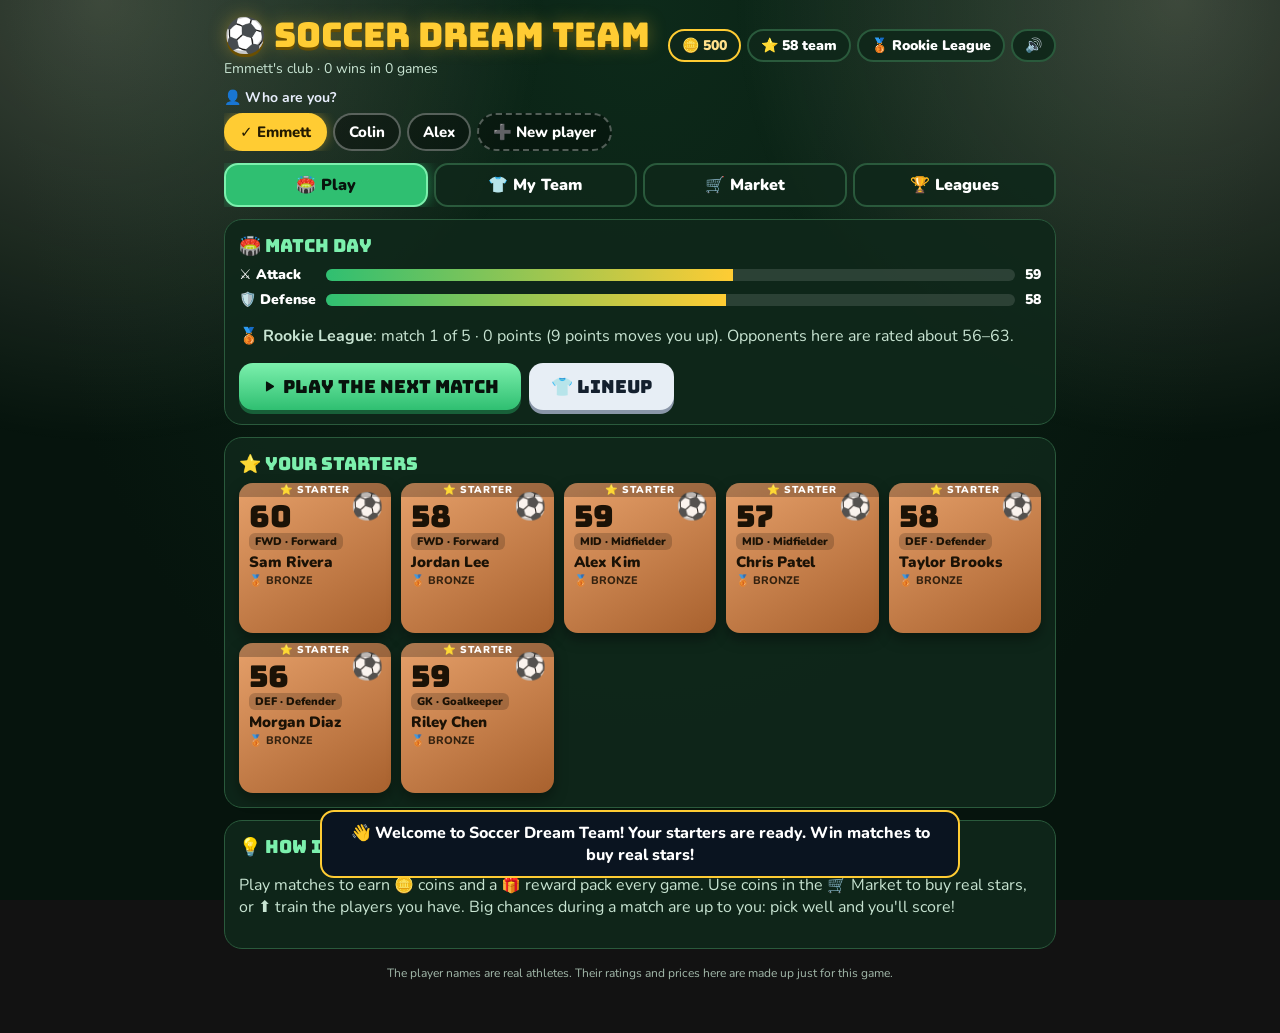
==== commit f5a7080a: "Add Colin and Alex everywhere, a "Who are you?" picker, Franklin's secrets, and more - Colin and Ale" ====
--- a/dream-team/index.html
+++ b/dream-team/index.html
@@ -20,6 +20,15 @@
 .lights{position:fixed;inset:0;pointer-events:none;z-index:0;background:radial-gradient(circle at 8% 0,rgba(255,250,220,.22),transparent 30%),radial-gradient(circle at 92% 0,rgba(255,250,220,.22),transparent 30%);animation:flick 5s ease-in-out infinite alternate}
 @keyframes flick{to{opacity:.6}}
 .wrap{position:relative;z-index:1;max-width:860px;margin:0 auto;padding:12px 14px 40px}
+.pk{margin:10px 0;font-weight:800;font-size:14px;color:#e8eefc}
+.pk-chips{display:flex;flex-wrap:wrap;gap:6px;margin-top:6px;max-height:122px;overflow-y:auto}
+.pk-chip{font:inherit;font-weight:800;font-size:15px;color:#fff;background:rgba(0,0,0,.35);border:2px solid rgba(255,255,255,.3);border-radius:999px;padding:7px 14px;cursor:pointer}
+.pk-chip.on{background:#ffcc33;color:#231a00;border-color:#ffcc33;box-shadow:0 0 12px rgba(255,204,51,.45)}
+.pk-chip.add{border-style:dashed}
+.pk-form{display:flex;gap:6px;margin-top:8px}.pk-form[hidden]{display:none}
+.pk-form input{flex:1;min-width:0;font:inherit;padding:9px 11px;border-radius:10px;border:2px solid rgba(255,255,255,.3);background:rgba(0,0,0,.4);color:#fff}
+.pk-form button{font:inherit;font-weight:800;border:0;border-radius:10px;padding:9px 14px;background:#ffcc33;color:#231a00;cursor:pointer}
+.pk-del{font:inherit;font-weight:700;background:none;border:0;color:inherit;opacity:.8;text-decoration:underline;padding:8px 0 0;cursor:pointer}
 header{display:flex;align-items:center;justify-content:space-between;gap:10px;flex-wrap:wrap}
 h1{font-family:Bungee,sans-serif;font-weight:400;color:var(--gold);font-size:clamp(22px,4.6vw,34px);margin:0;text-shadow:0 3px 0 #6b4f00,0 0 18px rgba(255,204,51,.35)}
 h1 .em{display:inline-block;animation:bob 2.2s ease-in-out infinite}
@@ -143,6 +152,7 @@
     <div><h1><span class="em" id="hEm">⚽</span> <span id="hName">Dream Team</span></h1><p class="who" id="who"></p></div>
     <div class="pills"><span class="pill coins" id="pCoins">🪙 0</span><span class="pill" id="pOvr">⭐ 0</span><span class="pill" id="pLg">🥉</span><button class="pill" id="pSound" type="button">🔊</button></div>
   </header>
+  <div class="pk" id="pkBox" hidden></div>
   <nav class="tabs" role="tablist"><button class="tab" data-tab="play" type="button">🏟️ Play</button><button class="tab" data-tab="team" type="button">👕 My Team</button><button class="tab" data-tab="market" type="button">🛒 Market</button><button class="tab" data-tab="league" type="button">🏆 Leagues</button></nav>
   <main id="view"></main>
   <p class="note">The player names are real athletes. Their ratings and prices here are made up just for this game.</p>
@@ -153,6 +163,41 @@
 /* ===== Dream Team: buy players, win matches, open packs, train your stars, climb the leagues ===== */
 const SPORT0 = /*DT_SPORT*/"soccer"/*END_DT_SPORT*/;
 const SAVE = /*DT_SAVE*/{ key: "dreamTeam", name: "" }/*END_DT_SAVE*/;
+
+/* 👤 On its own page (not inside Study Arcade) this game keeps its own players: Emmett, Colin and Alex are always here, and anyone can be added (up to 100). */
+const PICK = (() => {
+  if (SAVE.name) return null;   // inside Study Arcade the site already picked the player
+  const PERM = [{ id: "emmett", name: "Emmett" }, { id: "colin", name: "Colin" }, { id: "alex", name: "Alex" }];
+  let t = { cur: "emmett", list: [] };
+  try { const v = JSON.parse(localStorage.getItem("dreamTeam_players")); if (v && Array.isArray(v.list)) t = { cur: v.cur, list: v.list.filter(p => p && p.id && p.name) }; } catch (e) {}
+  const perm = PERM.map(q => t.list.find(p => p.id === q.id) || t.list.find(p => p.name.toLowerCase() === q.name.toLowerCase()) || q);
+  t.list = [...perm, ...t.list.filter(p => !perm.includes(p))].slice(0, 100); t.perm = new Set(perm.map(p => p.id));
+  if (!t.list.some(p => p.id === t.cur)) t.cur = "emmett";
+  if (t.cur !== "emmett") SAVE.key += ":" + t.cur;
+  SAVE.name = t.list.find(p => p.id === t.cur).name;
+  t.use = id => { t.cur = id; try { localStorage.setItem("dreamTeam_players", JSON.stringify({ cur: t.cur, list: t.list })); } catch (e) {} location.reload(); };
+  return t;
+})();
+function pickerUI() {
+  const box = document.getElementById("pkBox"); if (!PICK || !box) return;
+  const e = s => String(s).replace(/[&<>"']/g, c => ({ "&": "&amp;", "<": "&lt;", ">": "&gt;", '"': "&quot;", "'": "&#39;" }[c]));
+  box.hidden = false;
+  box.innerHTML = `<b>👤 Who are you?</b><div class="pk-chips">${PICK.list.map(p => `<button type="button" class="pk-chip${p.id === PICK.cur ? " on" : ""}" data-pk="${p.id}" aria-pressed="${p.id === PICK.cur}">${p.id === PICK.cur ? "✓ " : ""}${e(p.name)}</button>`).join("")}${PICK.list.length < 100 ? `<button type="button" class="pk-chip add" id="pkAdd">➕ New player</button>` : ""}</div>` +
+    `<form class="pk-form" id="pkForm" hidden><input id="pkName" maxlength="30" placeholder="New player's name" aria-label="New player's name" autocomplete="off"><button type="submit">Add</button></form>` +
+    (PICK.perm.has(PICK.cur) ? "" : `<button type="button" class="pk-del" id="pkDel">🗑 Remove ${e(SAVE.name)}</button>`);
+  box.querySelectorAll("[data-pk]").forEach(b => b.onclick = () => { if (b.dataset.pk !== PICK.cur) PICK.use(b.dataset.pk); });
+  const add = document.getElementById("pkAdd"), form = document.getElementById("pkForm"), del = document.getElementById("pkDel");
+  if (add) add.onclick = () => { form.hidden = !form.hidden; if (!form.hidden) document.getElementById("pkName").focus(); };
+  form.onsubmit = ev => {
+    ev.preventDefault(); const n = document.getElementById("pkName").value.replace(/\s+/g, " ").trim().slice(0, 30); if (!n) return;
+    const old = PICK.list.find(p => p.name.toLowerCase() === n.toLowerCase()); if (old) return PICK.use(old.id);
+    const id = "p" + Date.now().toString(36) + Math.floor(Math.random() * 1000); PICK.list.push({ id, name: n }); PICK.use(id);
+  };
+  if (del) del.onclick = () => {
+    if (!del.dataset.sure) { del.dataset.sure = 1; del.textContent = `Tap again to remove ${SAVE.name}`; return; }
+    PICK.list = PICK.list.filter(p => p.id !== PICK.cur); PICK.use("emmett");
+  };
+}
 const LEAGUES = [["🥉", "Rookie League", 56, 63], ["🥈", "Rising Stars", 63, 70], ["🥇", "Pro League", 70, 77], ["💎", "Champions", 77, 84], ["👑", "Legends", 84, 91]];
 const DATA = {
   soccer: {
@@ -485,7 +530,7 @@
 /* ---------- start ---------- */
 document.body.dataset.sport = SPORT; document.title = D.name;
 $("hEm").textContent = D.emoji; $("hName").textContent = D.name;
-show("play");
+show("play"); pickerUI();
 if (!S.games) setTimeout(() => toast(`👋 Welcome to ${D.name}! Your starters are ready. Win matches to buy real stars!`), 500);
 </script>
 </body>
